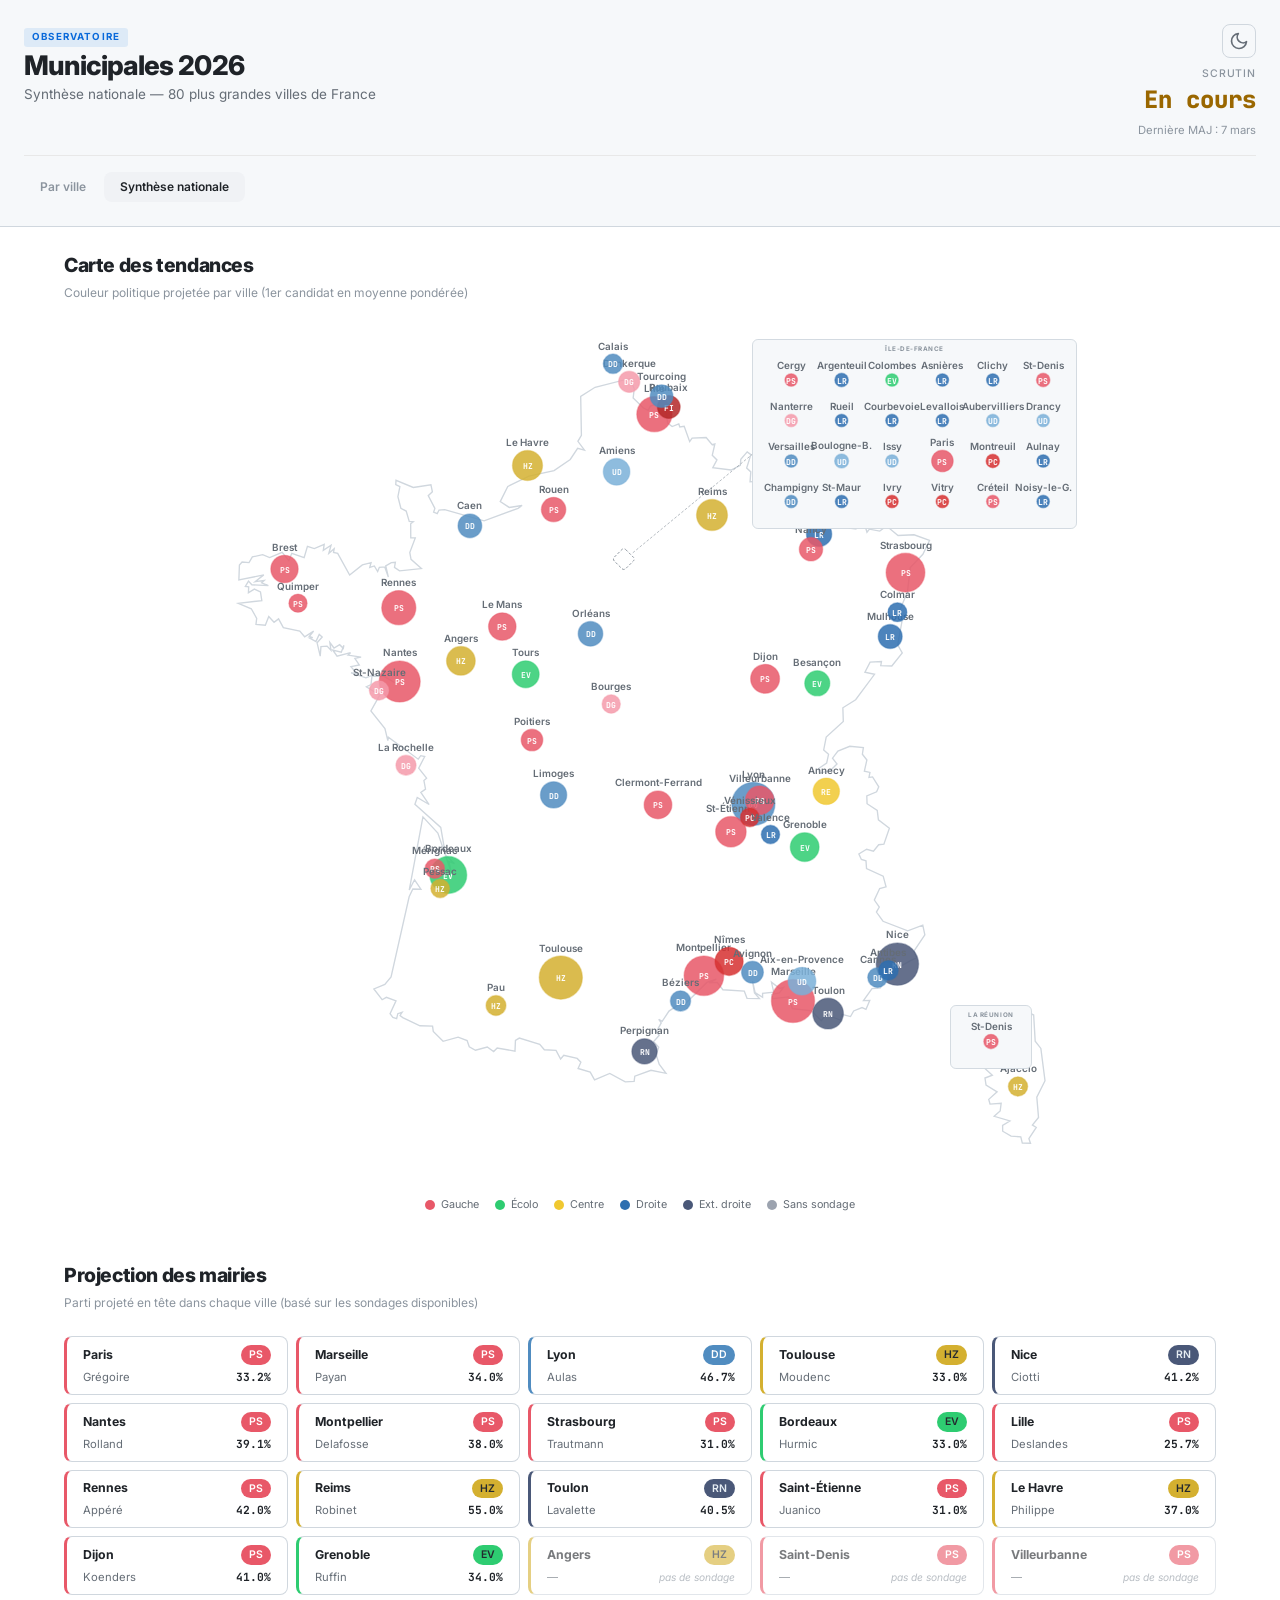
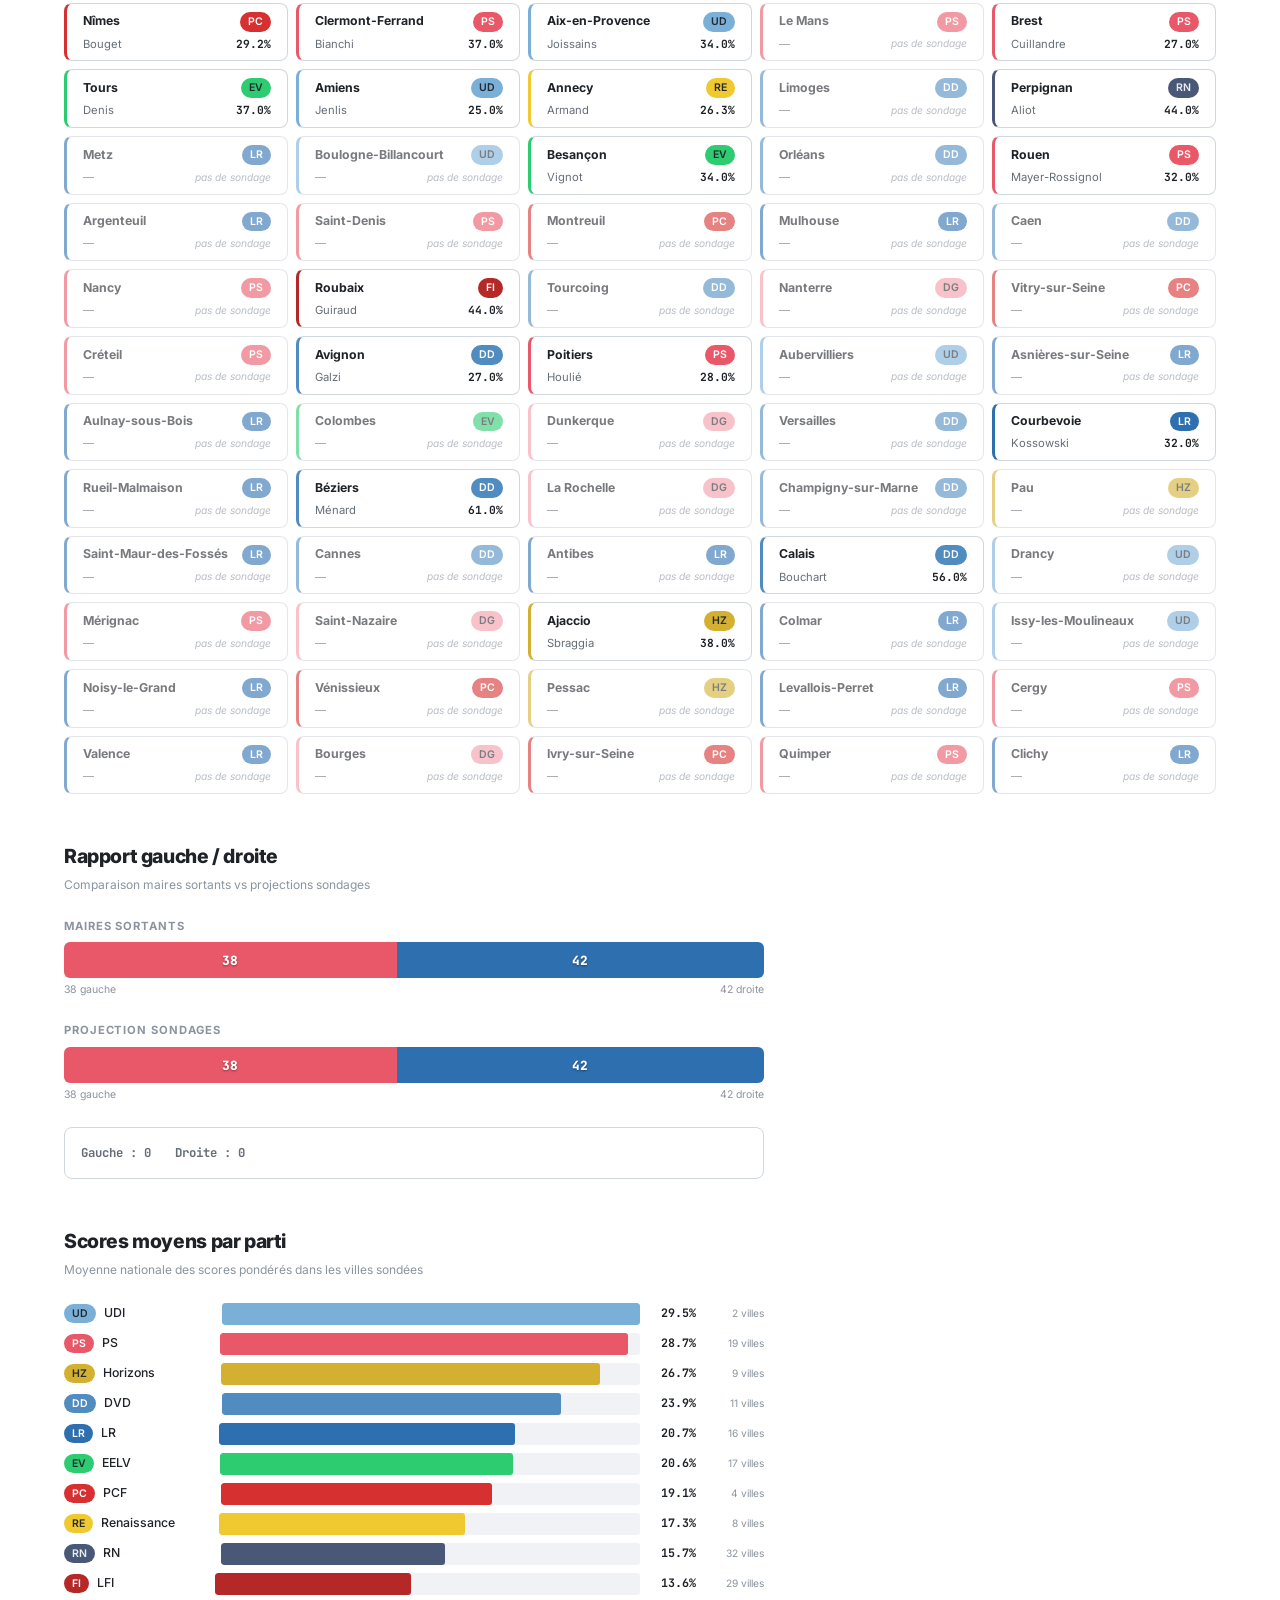
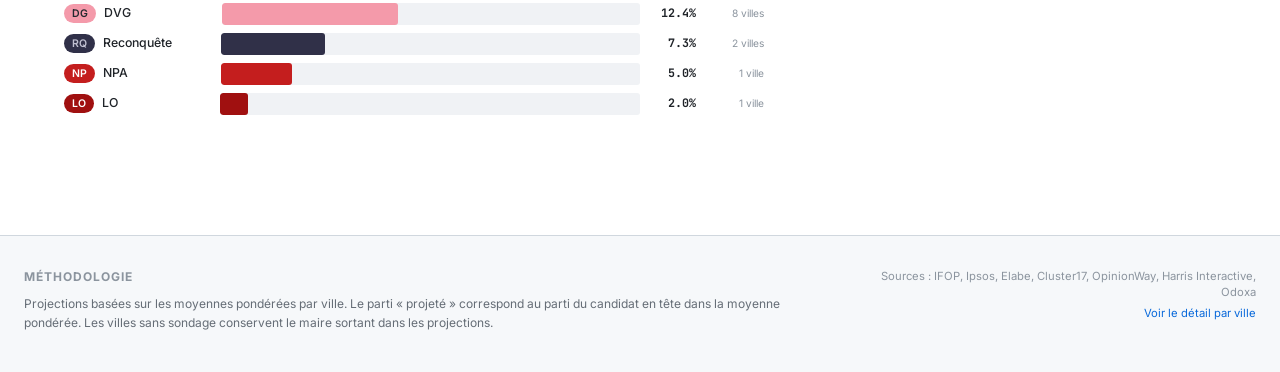
==== national.html @ 44a54a79 "initial commit" ====
<!DOCTYPE html>
<html lang="fr">
<head>
  <meta charset="UTF-8">
  <meta name="viewport" content="width=device-width, initial-scale=1.0">
  <title>Municipales 2026 — Synthèse nationale</title>
  <link rel="stylesheet" href="styles.css">
  <link rel="preconnect" href="https://fonts.googleapis.com">
  <link rel="preconnect" href="https://fonts.gstatic.com" crossorigin>
  <link href="https://fonts.googleapis.com/css2?family=Inter:wght@400;500;600;700;800&family=JetBrains+Mono:wght@400;500&display=swap" rel="stylesheet">
</head>
<body>
  <header class="site-header">
    <div class="header-content">
      <div class="header-top">
        <div class="header-brand">
          <span class="header-tag">OBSERVATOIRE</span>
          <h1>Municipales 2026</h1>
          <p class="header-subtitle">Synthèse nationale — 80 plus grandes villes de France</p>
        </div>
        <div class="header-meta">
          <button class="theme-toggle" id="themeToggle" title="Changer le thème" aria-label="Changer le thème">
            <svg class="theme-icon-sun" viewBox="0 0 24 24" width="20" height="20" fill="none" stroke="currentColor" stroke-width="2" stroke-linecap="round" stroke-linejoin="round">
              <circle cx="12" cy="12" r="5"/><line x1="12" y1="1" x2="12" y2="3"/><line x1="12" y1="21" x2="12" y2="23"/><line x1="4.22" y1="4.22" x2="5.64" y2="5.64"/><line x1="18.36" y1="18.36" x2="19.78" y2="19.78"/><line x1="1" y1="12" x2="3" y2="12"/><line x1="21" y1="12" x2="23" y2="12"/><line x1="4.22" y1="19.78" x2="5.64" y2="18.36"/><line x1="18.36" y1="5.64" x2="19.78" y2="4.22"/>
            </svg>
            <svg class="theme-icon-moon" viewBox="0 0 24 24" width="20" height="20" fill="none" stroke="currentColor" stroke-width="2" stroke-linecap="round" stroke-linejoin="round">
              <path d="M21 12.79A9 9 0 1 1 11.21 3 7 7 0 0 0 21 12.79z"/>
            </svg>
          </button>
          <div class="countdown" id="countdown"></div>
          <div class="last-update" id="lastUpdate"></div>
        </div>
      </div>
      <nav class="site-nav">
        <a href="index.html" class="nav-link">Par ville</a>
        <a href="national.html" class="nav-link active">Synthèse nationale</a>
      </nav>
    </div>
  </header>

  <main class="main-content national-main">
    <!-- Section 1: Carte de France -->
    <section class="national-section">
      <h2 class="section-title">Carte des tendances</h2>
      <p class="section-subtitle">Couleur politique projetée par ville (1er candidat en moyenne pondérée)</p>
      <div class="map-container" id="mapContainer"></div>
    </section>

    <!-- Section 2: Projection mairies -->
    <section class="national-section">
      <h2 class="section-title">Projection des mairies</h2>
      <p class="section-subtitle">Parti projeté en tête dans chaque ville (basé sur les sondages disponibles)</p>
      <div class="projection-grid" id="projectionGrid"></div>
    </section>

    <!-- Section 3: Balance gauche / droite -->
    <section class="national-section">
      <h2 class="section-title">Rapport gauche / droite</h2>
      <p class="section-subtitle">Comparaison maires sortants vs projections sondages</p>
      <div class="balance-container" id="balanceContainer"></div>
    </section>

    <!-- Section 4: Scores moyens par parti -->
    <section class="national-section">
      <h2 class="section-title">Scores moyens par parti</h2>
      <p class="section-subtitle">Moyenne nationale des scores pondérés dans les villes sondées</p>
      <div class="party-scores-container" id="partyScoresContainer"></div>
    </section>
  </main>

  <footer class="site-footer">
    <div class="footer-content">
      <div class="methodology">
        <h3>Méthodologie</h3>
        <p>Projections basées sur les moyennes pondérées par ville. Le parti « projeté » correspond au parti du candidat en tête dans la moyenne pondérée. Les villes sans sondage conservent le maire sortant dans les projections.</p>
      </div>
      <div class="footer-meta">
        <p>Sources : IFOP, Ipsos, Elabe, Cluster17, OpinionWay, Harris Interactive, Odoxa</p>
        <p><a href="index.html">Voir le détail par ville</a></p>
      </div>
    </div>
  </footer>

  <script src="tendances.js"></script>
  <script src="candidats-data.js"></script>
  <script src="lib.js"></script>
  <script src="national.js"></script>
</body>
</html>
---- styles.css ----
/* ==========================================================================
   Municipales 2026 — Dashboard Styles
   Dark mode, data-journalism inspired (FiveThirtyEight / NYT)
   ========================================================================== */

:root {
  /* Colors — Dark theme */
  --bg-primary: #0d1117;
  --bg-secondary: #161b22;
  --bg-card: #1c2128;
  --bg-card-hover: #21262d;
  --bg-elevated: #2d333b;
  --bg-input: #21262d;

  --border-primary: #30363d;
  --border-subtle: #21262d;
  --border-accent: #388bfd33;

  --text-primary: #e6edf3;
  --text-secondary: #8b949e;
  --text-tertiary: #6e7681;
  --text-link: #58a6ff;
  --text-inverse: #0d1117;

  /* Political party colors — spectrum: dark red → red → pink → green → yellow → blue → dark */
  --party-lfi: #d04040;
  --party-pcf: #e05050;
  --party-ps: #f07080;
  --party-dvg: #f8a8b0;
  --party-eelv: #50d880;
  --party-renaissance: #f0d040;
  --party-horizons: #d8c040;
  --party-udi: #88c0e0;
  --party-dvd: #60a0d0;
  --party-lr: #4888c0;
  --party-rn: #7888a8;
  --party-reconquete: #6868a0;
  --party-other: #6e7681;

  /* Semantic */
  --accent: #58a6ff;
  --success: #3fb950;
  --warning: #d29922;
  --danger: #f85149;

  /* Spacing */
  --space-xs: 4px;
  --space-sm: 8px;
  --space-md: 16px;
  --space-lg: 24px;
  --space-xl: 32px;
  --space-2xl: 48px;

  /* Typography */
  --font-sans: 'Inter', -apple-system, BlinkMacSystemFont, 'Segoe UI', Roboto, sans-serif;
  --font-mono: 'JetBrains Mono', 'Fira Code', monospace;

  /* Borders */
  --radius-sm: 6px;
  --radius-md: 8px;
  --radius-lg: 12px;
  --radius-xl: 16px;

  /* Shadows */
  --shadow-sm: 0 1px 2px rgba(0,0,0,0.3);
  --shadow-md: 0 4px 12px rgba(0,0,0,0.4);
  --shadow-lg: 0 8px 24px rgba(0,0,0,0.5);
  --shadow-glow: 0 0 20px rgba(88,166,255,0.1);

  /* Theme-sensitive component values */
  --ci-whisker-border: rgba(255,255,255,0.4);
  --ci-whisker-bg: rgba(255,255,255,0.08);
  --modal-overlay-bg: rgba(0,0,0,0.7);
  --header-tag-bg: rgba(88,166,255,0.1);
  --focus-ring: rgba(88,166,255,0.15);
  --badge-dark-text: #1c2128;
}

/* ==========================================================================
   Light Theme
   ========================================================================== */

[data-theme="light"] {
  --bg-primary: #ffffff;
  --bg-secondary: #f6f8fa;
  --bg-card: #ffffff;
  --bg-card-hover: #f6f8fa;
  --bg-elevated: #f0f2f5;
  --bg-input: #f6f8fa;

  --border-primary: #d0d7de;
  --border-subtle: #e8e8e8;
  --border-accent: #388bfd33;

  --text-primary: #1f2328;
  --text-secondary: #656d76;
  --text-tertiary: #8b949e;
  --text-link: #0969da;
  --text-inverse: #ffffff;

  --accent: #0969da;
  --success: #1a7f37;
  --warning: #9a6700;
  --danger: #cf222e;

  --shadow-sm: 0 1px 2px rgba(0,0,0,0.06);
  --shadow-md: 0 4px 12px rgba(0,0,0,0.08);
  --shadow-lg: 0 8px 24px rgba(0,0,0,0.12);
  --shadow-glow: 0 0 20px rgba(9,105,218,0.08);

  --ci-whisker-border: rgba(0,0,0,0.3);
  --ci-whisker-bg: rgba(0,0,0,0.06);
  --modal-overlay-bg: rgba(0,0,0,0.4);
  --header-tag-bg: rgba(9,105,218,0.1);
  --focus-ring: rgba(9,105,218,0.15);
  --badge-dark-text: #24292f;
}

/* ==========================================================================
   Base
   ========================================================================== */

*, *::before, *::after {
  box-sizing: border-box;
  margin: 0;
  padding: 0;
}

html {
  font-size: 15px;
  scroll-behavior: smooth;
  -webkit-font-smoothing: antialiased;
  -moz-osx-font-smoothing: grayscale;
}

body {
  font-family: var(--font-sans);
  background: var(--bg-primary);
  color: var(--text-primary);
  line-height: 1.5;
  min-height: 100vh;
}

/* ==========================================================================
   Header
   ========================================================================== */

.site-header {
  background: var(--bg-secondary);
  border-bottom: 1px solid var(--border-primary);
  padding: var(--space-lg) 0;
  position: sticky;
  top: 0;
  z-index: 100;
}

.header-content {
  max-width: 1440px;
  margin: 0 auto;
  padding: 0 var(--space-lg);
}

.header-top {
  display: flex;
  justify-content: space-between;
  align-items: flex-start;
  gap: var(--space-lg);
  flex-wrap: wrap;
}

.header-tag {
  display: inline-block;
  font-size: 0.65rem;
  font-weight: 700;
  letter-spacing: 0.12em;
  text-transform: uppercase;
  color: var(--accent);
  background: var(--header-tag-bg);
  padding: 2px 8px;
  border-radius: 3px;
  margin-bottom: var(--space-xs);
}

.header-brand h1 {
  font-size: 1.8rem;
  font-weight: 800;
  letter-spacing: -0.03em;
  line-height: 1.1;
}

.header-subtitle {
  color: var(--text-secondary);
  font-size: 0.9rem;
  margin-top: var(--space-xs);
}

.header-meta {
  text-align: right;
  flex-shrink: 0;
}

.theme-toggle {
  background: none;
  border: 1px solid var(--border-primary);
  border-radius: var(--radius-md);
  color: var(--text-secondary);
  cursor: pointer;
  padding: 6px;
  display: flex;
  align-items: center;
  justify-content: center;
  transition: color 0.2s, border-color 0.2s, background 0.2s;
  margin-bottom: var(--space-sm);
  margin-left: auto;
}

.theme-toggle:hover {
  color: var(--text-primary);
  border-color: var(--accent);
  background: var(--bg-elevated);
}

.theme-toggle .theme-icon-moon {
  display: none;
}

[data-theme="light"] .theme-toggle .theme-icon-sun {
  display: none;
}

[data-theme="light"] .theme-toggle .theme-icon-moon {
  display: block;
}

.countdown {
  font-size: 1.1rem;
  font-weight: 700;
  color: var(--warning);
  font-variant-numeric: tabular-nums;
}

.countdown .countdown-label {
  font-size: 0.7rem;
  font-weight: 500;
  color: var(--text-tertiary);
  text-transform: uppercase;
  letter-spacing: 0.08em;
  display: block;
}

.countdown .countdown-value {
  font-size: 1.6rem;
  font-weight: 800;
  font-family: var(--font-mono);
}

.last-update {
  font-size: 0.75rem;
  color: var(--text-tertiary);
  margin-top: var(--space-xs);
}

.header-stats {
  display: flex;
  gap: var(--space-lg);
  margin-top: var(--space-md);
  padding-top: var(--space-md);
  border-top: 1px solid var(--border-subtle);
  flex-wrap: wrap;
}

.stat-item {
  display: flex;
  align-items: baseline;
  gap: var(--space-sm);
}

.stat-value {
  font-size: 1.2rem;
  font-weight: 800;
  font-family: var(--font-mono);
  color: var(--text-primary);
}

.stat-label {
  font-size: 0.75rem;
  color: var(--text-tertiary);
  text-transform: uppercase;
  letter-spacing: 0.06em;
}

/* ==========================================================================
   Controls Bar
   ========================================================================== */

.controls-bar {
  background: var(--bg-secondary);
  border-bottom: 1px solid var(--border-primary);
  padding: var(--space-md) 0;
  position: sticky;
  top: 0;
  z-index: 90;
}

.controls-content {
  max-width: 1440px;
  margin: 0 auto;
  padding: 0 var(--space-lg);
  display: flex;
  gap: var(--space-md);
  align-items: center;
  flex-wrap: wrap;
}

.search-box {
  position: relative;
  flex: 1;
  min-width: 200px;
  max-width: 320px;
}

.search-icon {
  position: absolute;
  left: 12px;
  top: 50%;
  transform: translateY(-50%);
  color: var(--text-tertiary);
  pointer-events: none;
}

.search-box input {
  width: 100%;
  background: var(--bg-input);
  border: 1px solid var(--border-primary);
  border-radius: var(--radius-md);
  padding: 8px 12px 8px 38px;
  font-family: var(--font-sans);
  font-size: 0.85rem;
  color: var(--text-primary);
  outline: none;
  transition: border-color 0.2s, box-shadow 0.2s;
}

.search-box input:focus {
  border-color: var(--accent);
  box-shadow: 0 0 0 3px var(--focus-ring);
}

.search-box input::placeholder {
  color: var(--text-tertiary);
}

.filter-group {
  display: flex;
  align-items: center;
  gap: var(--space-sm);
}

.filter-label {
  font-size: 0.75rem;
  color: var(--text-tertiary);
  text-transform: uppercase;
  letter-spacing: 0.06em;
  white-space: nowrap;
}

.filter-group select {
  background: var(--bg-input);
  border: 1px solid var(--border-primary);
  border-radius: var(--radius-md);
  padding: 8px 12px;
  font-family: var(--font-sans);
  font-size: 0.85rem;
  color: var(--text-primary);
  outline: none;
  cursor: pointer;
  transition: border-color 0.2s;
}

.filter-group select:focus {
  border-color: var(--accent);
}

.view-toggle {
  display: flex;
  gap: 2px;
  background: var(--bg-input);
  border-radius: var(--radius-md);
  padding: 2px;
  margin-left: auto;
}

.view-btn {
  background: none;
  border: none;
  padding: 6px 10px;
  border-radius: var(--radius-sm);
  color: var(--text-tertiary);
  cursor: pointer;
  transition: all 0.2s;
  display: flex;
  align-items: center;
}

.view-btn:hover {
  color: var(--text-primary);
}

.view-btn.active {
  background: var(--bg-elevated);
  color: var(--text-primary);
}

/* ==========================================================================
   Main Content — Grid
   ========================================================================== */

.main-content {
  max-width: 1440px;
  margin: 0 auto;
  padding: var(--space-lg);
}

.city-grid {
  display: grid;
  grid-template-columns: repeat(auto-fill, minmax(380px, 1fr));
  gap: var(--space-md);
}

.city-grid.list-view {
  grid-template-columns: 1fr;
}

/* ==========================================================================
   City Card
   ========================================================================== */

.city-card {
  background: var(--bg-card);
  border: 1px solid var(--border-primary);
  border-radius: var(--radius-lg);
  overflow: hidden;
  transition: transform 0.2s, border-color 0.2s, box-shadow 0.2s;
  cursor: pointer;
}

.city-card:hover {
  transform: translateY(-2px);
  border-color: var(--border-accent);
  box-shadow: var(--shadow-glow);
}

.city-card.no-polls {
  opacity: 0.7;
}

.city-card.no-polls:hover {
  opacity: 1;
}

.card-header {
  padding: var(--space-md) var(--space-md) var(--space-sm);
  display: flex;
  justify-content: space-between;
  align-items: flex-start;
}

.card-city-info {
  flex: 1;
}

.card-city-name {
  font-size: 1.15rem;
  font-weight: 700;
  letter-spacing: -0.02em;
  line-height: 1.2;
}

.card-city-meta {
  font-size: 0.75rem;
  color: var(--text-tertiary);
  margin-top: 2px;
  display: flex;
  gap: var(--space-sm);
  flex-wrap: wrap;
}

.card-population {
  font-family: var(--font-mono);
  font-size: 0.7rem;
  font-weight: 500;
}

.card-mayor-badge {
  display: inline-flex;
  align-items: center;
  justify-content: center;
  gap: 4px;
  font-size: 0.7rem;
  font-weight: 600;
  padding: 2px 8px;
  border-radius: 20px;
  white-space: nowrap;
  flex-shrink: 0;
}

.candidate-row .card-mayor-badge,
.modal-candidate-row .card-mayor-badge {
  font-size: 0.6rem;
  padding: 1px 5px;
  min-width: 24px;
  line-height: 1.2;
  box-sizing: border-box;
}

.card-polls-count {
  font-size: 0.65rem;
  font-weight: 600;
  color: var(--text-secondary);
  background: var(--bg-elevated);
  padding: 2px 8px;
  border-radius: 20px;
  white-space: nowrap;
}

/* ==========================================================================
   Candidate Bars (Top 5 — 1er tour)
   ========================================================================== */

.card-body {
  padding: 0 var(--space-md) var(--space-md);
}

.round-section {
  margin-bottom: var(--space-md);
}

.round-section:last-child {
  margin-bottom: 0;
}

.round-label {
  font-size: 0.65rem;
  font-weight: 700;
  text-transform: uppercase;
  letter-spacing: 0.1em;
  color: var(--text-tertiary);
  margin-bottom: var(--space-sm);
  display: flex;
  align-items: center;
  gap: var(--space-sm);
}

.round-label::after {
  content: '';
  flex: 1;
  height: 1px;
  background: var(--border-subtle);
}

.candidate-row {
  display: flex;
  align-items: center;
  gap: var(--space-sm);
  margin-bottom: 6px;
  font-size: 0.8rem;
}

.candidate-row:last-child {
  margin-bottom: 0;
}

.candidate-rank {
  font-family: var(--font-mono);
  font-size: 0.65rem;
  font-weight: 600;
  color: var(--text-tertiary);
  width: 16px;
  text-align: right;
  flex-shrink: 0;
}

.candidate-name {
  width: 130px;
  flex-shrink: 0;
  white-space: nowrap;
  overflow: hidden;
  text-overflow: ellipsis;
  font-weight: 500;
  font-size: 0.78rem;
}

.candidate-bar-wrapper {
  flex: 1;
  height: 20px;
  background: var(--bg-elevated);
  border-radius: 3px;
  overflow: hidden;
  position: relative;
}

.candidate-bar {
  height: 100%;
  border-radius: 3px;
  transition: width 0.6s cubic-bezier(0.25, 0.46, 0.45, 0.94);
  min-width: 2px;
}

.candidate-score {
  font-family: var(--font-mono);
  font-size: 0.75rem;
  font-weight: 700;
  width: 42px;
  text-align: right;
  flex-shrink: 0;
}

.candidate-party-dot {
  width: 8px;
  height: 8px;
  border-radius: 50%;
  flex-shrink: 0;
}

/* Confidence interval whisker */
.candidate-bar-wrapper .ci-whisker {
  position: absolute;
  top: 50%;
  transform: translateY(-50%);
  height: 10px;
  border-left: 1.5px solid var(--ci-whisker-border);
  border-right: 1.5px solid var(--ci-whisker-border);
  background: var(--ci-whisker-bg);
}

/* ==========================================================================
   Second Round Section
   ========================================================================== */

.second-round-scenario {
  background: var(--bg-elevated);
  border-radius: var(--radius-sm);
  padding: var(--space-sm) var(--space-md);
  margin-bottom: var(--space-sm);
}

.second-round-scenario:last-child {
  margin-bottom: 0;
}

.scenario-label {
  font-size: 0.65rem;
  color: var(--text-tertiary);
  margin-bottom: 4px;
}

.duel-bar {
  display: flex;
  height: 24px;
  border-radius: 3px;
  overflow: hidden;
  margin-bottom: 4px;
}

.duel-segment {
  display: flex;
  align-items: center;
  justify-content: center;
  font-size: 0.7rem;
  font-weight: 700;
  color: white;
  transition: width 0.6s cubic-bezier(0.25, 0.46, 0.45, 0.94);
  min-width: 30px;
  text-shadow: 0 1px 2px rgba(0,0,0,0.5);
}

.duel-names {
  display: flex;
  font-size: 0.7rem;
}

.duel-names > span {
  display: flex;
  align-items: center;
  gap: 4px;
  min-width: 0;
  overflow: hidden;
  text-overflow: ellipsis;
  white-space: nowrap;
}

/* ==========================================================================
   No Polls State
   ========================================================================== */

.no-polls-message {
  padding: var(--space-md);
  text-align: center;
  color: var(--text-tertiary);
  font-size: 0.8rem;
}

.no-polls-message .context-info {
  margin-top: var(--space-sm);
  font-size: 0.75rem;
  color: var(--text-tertiary);
  text-align: left;
  line-height: 1.6;
}

/* Declared candidates (cities without polls) */
.declared-candidates-list {
  display: flex;
  flex-direction: column;
  gap: 4px;
}

.declared-candidate-row {
  display: flex;
  align-items: center;
  gap: 8px;
  padding: 3px 0;
}

.declared-candidate-name {
  font-size: 0.78rem;
  color: var(--text-secondary);
  white-space: nowrap;
  overflow: hidden;
  text-overflow: ellipsis;
}

/* Modal declared candidates */
.modal-declared-candidate {
  display: flex;
  align-items: center;
  gap: 10px;
  padding: 6px 0;
  border-bottom: 1px solid var(--border-subtle);
}

.modal-declared-candidate:last-child {
  border-bottom: none;
}

.declared-candidate-party {
  font-size: 0.75rem;
  color: var(--text-tertiary);
  flex-shrink: 0;
}

.declared-candidate-list {
  font-size: 0.72rem;
  color: var(--text-tertiary);
  font-style: italic;
  margin-left: auto;
  text-align: right;
  white-space: nowrap;
  overflow: hidden;
  text-overflow: ellipsis;
  max-width: 250px;
}

/* ==========================================================================
   Card Footer — Poll metadata
   ========================================================================== */

.card-footer {
  padding: var(--space-sm) var(--space-md);
  border-top: 1px solid var(--border-subtle);
  display: flex;
  gap: var(--space-sm);
  flex-wrap: wrap;
}

.poll-source-tag {
  font-size: 0.6rem;
  color: var(--text-tertiary);
  background: var(--bg-primary);
  padding: 2px 6px;
  border-radius: 3px;
  white-space: nowrap;
}

/* ==========================================================================
   Modal
   ========================================================================== */

.modal-overlay {
  display: none;
  position: fixed;
  top: 0;
  left: 0;
  right: 0;
  bottom: 0;
  background: var(--modal-overlay-bg);
  z-index: 1000;
  backdrop-filter: blur(4px);
  overflow-y: auto;
  padding: var(--space-xl);
}

.modal-overlay.active {
  display: flex;
  justify-content: center;
  align-items: flex-start;
}

.modal {
  background: var(--bg-card);
  border: 1px solid var(--border-primary);
  border-radius: var(--radius-xl);
  width: 100%;
  max-width: 800px;
  max-height: 90vh;
  overflow-y: auto;
  position: relative;
  box-shadow: var(--shadow-lg);
  margin-top: var(--space-xl);
}

.modal-close {
  position: sticky;
  top: var(--space-md);
  float: right;
  margin-right: var(--space-md);
  background: var(--bg-elevated);
  border: 1px solid var(--border-primary);
  color: var(--text-secondary);
  font-size: 1.4rem;
  width: 36px;
  height: 36px;
  border-radius: 50%;
  cursor: pointer;
  display: flex;
  align-items: center;
  justify-content: center;
  z-index: 10;
  transition: all 0.2s;
}

.modal-close:hover {
  background: var(--danger);
  color: white;
  border-color: var(--danger);
}

/* Legend modal */
.legend-modal {
  max-width: 480px;
}

.legend-header h3 {
  font-size: 1.1rem;
  font-weight: 700;
  margin-bottom: var(--space-md);
  color: var(--text-primary);
}

.legend-grid {
  display: flex;
  flex-direction: column;
  gap: 6px;
}

.legend-row {
  display: flex;
  align-items: center;
  gap: 10px;
  padding: 6px 8px;
  border-radius: var(--radius-sm);
  transition: background 0.15s;
}

.legend-row:hover {
  background: var(--bg-elevated);
}

.legend-color {
  width: 14px;
  height: 14px;
  border-radius: 3px;
  flex-shrink: 0;
}

.legend-party-name {
  font-size: 0.85rem;
  color: var(--text-primary);
  flex: 1;
}

.legend-group-header {
  font-size: 0.7rem;
  font-weight: 700;
  text-transform: uppercase;
  letter-spacing: 0.08em;
  color: var(--text-tertiary);
  padding: 10px 8px 2px;
  border-top: 1px solid var(--border-subtle);
  margin-top: 4px;
}

.legend-group-header:first-child {
  border-top: none;
  margin-top: 0;
  padding-top: 0;
}

.legend-subtitle {
  font-size: 0.78rem;
  color: var(--text-secondary);
  margin-top: -8px;
  margin-bottom: var(--space-sm);
}

.modal-content {
  padding: var(--space-xl);
}

.modal-city-header {
  margin-bottom: var(--space-xl);
}

.modal-city-header h2 {
  font-size: 1.6rem;
  font-weight: 800;
  margin-bottom: var(--space-xs);
}

.modal-city-header .meta-row {
  display: flex;
  gap: var(--space-md);
  flex-wrap: wrap;
  color: var(--text-secondary);
  font-size: 0.85rem;
}

.modal-section {
  margin-bottom: var(--space-xl);
}

.modal-section h3 {
  font-size: 0.85rem;
  font-weight: 700;
  text-transform: uppercase;
  letter-spacing: 0.08em;
  color: var(--text-tertiary);
  margin-bottom: var(--space-md);
  padding-bottom: var(--space-sm);
  border-bottom: 1px solid var(--border-subtle);
}

.modal-poll-detail {
  background: var(--bg-elevated);
  border-radius: var(--radius-md);
  padding: var(--space-md);
  margin-bottom: var(--space-md);
}

.modal-poll-detail:last-child {
  margin-bottom: 0;
}

.poll-detail-header {
  display: flex;
  justify-content: space-between;
  align-items: center;
  margin-bottom: var(--space-md);
  flex-wrap: wrap;
  gap: var(--space-sm);
}

.poll-detail-institute {
  font-weight: 700;
  font-size: 0.9rem;
}

.poll-detail-meta {
  font-size: 0.75rem;
  color: var(--text-tertiary);
  display: flex;
  gap: var(--space-md);
}

.modal-candidate-row {
  display: flex;
  align-items: center;
  gap: var(--space-md);
  margin-bottom: 8px;
  font-size: 0.85rem;
}

.modal-candidate-row .candidate-name {
  width: 200px;
  font-size: 0.85rem;
}

.modal-candidate-row .candidate-bar-wrapper {
  height: 26px;
}

.modal-candidate-row .candidate-score {
  font-size: 0.85rem;
  width: 50px;
}

/* Vote transfer matrix */
.transfer-matrix {
  overflow-x: auto;
}

.transfer-matrix table {
  width: 100%;
  border-collapse: collapse;
  font-size: 0.75rem;
}

.transfer-matrix th,
.transfer-matrix td {
  padding: 6px 10px;
  border: 1px solid var(--border-subtle);
  text-align: center;
}

.transfer-matrix th {
  background: var(--bg-primary);
  font-weight: 600;
  color: var(--text-secondary);
}

.transfer-matrix td {
  font-family: var(--font-mono);
}

/* ==========================================================================
   Footer
   ========================================================================== */

.site-footer {
  background: var(--bg-secondary);
  border-top: 1px solid var(--border-primary);
  padding: var(--space-xl) 0;
  margin-top: var(--space-2xl);
}

.footer-content {
  max-width: 1440px;
  margin: 0 auto;
  padding: 0 var(--space-lg);
  display: grid;
  grid-template-columns: 2fr 1fr;
  gap: var(--space-xl);
}

.methodology h3 {
  font-size: 0.8rem;
  font-weight: 700;
  text-transform: uppercase;
  letter-spacing: 0.08em;
  color: var(--text-tertiary);
  margin-bottom: var(--space-sm);
}

.methodology p {
  font-size: 0.8rem;
  color: var(--text-secondary);
  line-height: 1.6;
  margin-bottom: var(--space-sm);
}

.methodology code {
  font-family: var(--font-mono);
  font-size: 0.72rem;
  background: var(--bg-primary);
  padding: 2px 6px;
  border-radius: 3px;
  color: var(--accent);
}

.footer-meta {
  text-align: right;
}

.footer-meta p {
  font-size: 0.75rem;
  color: var(--text-tertiary);
  margin-bottom: var(--space-xs);
}

.footer-meta a {
  color: var(--accent);
  text-decoration: none;
}

.footer-meta a:hover {
  text-decoration: underline;
}

/* ==========================================================================
   Utility — Party color helpers (applied via JS)
   ========================================================================== */

.party-ps { color: var(--party-ps); }
.party-lr { color: var(--party-lr); }
.party-rn { color: var(--party-rn); }
.party-lfi { color: var(--party-lfi); }
.party-eelv { color: var(--party-eelv); }
.party-renaissance { color: var(--party-renaissance); }
.party-horizons { color: var(--party-horizons); }
.party-pcf { color: var(--party-pcf); }
.party-reconquete { color: var(--party-reconquete); }
.party-dvg { color: var(--party-dvg); }
.party-dvd { color: var(--party-dvd); }

.bg-ps { background: var(--party-ps); }
.bg-lr { background: var(--party-lr); }
.bg-rn { background: var(--party-rn); }
.bg-lfi { background: var(--party-lfi); }
.bg-eelv { background: var(--party-eelv); }
.bg-renaissance { background: var(--party-renaissance); }
.bg-horizons { background: var(--party-horizons); }
.bg-pcf { background: var(--party-pcf); }
.bg-reconquete { background: var(--party-reconquete); }
.bg-dvg { background: var(--party-dvg); }
.bg-dvd { background: var(--party-dvd); }
.bg-other { background: var(--party-other); }

/* Badge variants — solid background matching bar colors */
.badge-lo { background: #a01010; color: #fff; }
.badge-npa { background: #c41e1e; color: #fff; }
.badge-lfi { background: #b42828; color: #fff; }
.badge-pcf { background: #d63030; color: #fff; }
.badge-ps { background: #e85868; color: #fff; }
.badge-dvg { background: #f49aaa; color: var(--badge-dark-text); }
.badge-eelv { background: #2ecc71; color: var(--badge-dark-text); }
.badge-renaissance { background: #f0c830; color: var(--badge-dark-text); }
.badge-horizons { background: #d4b030; color: var(--badge-dark-text); }
.badge-udi { background: #7ab0d8; color: var(--badge-dark-text); }
.badge-dvd { background: #508cc0; color: #fff; }
.badge-lr { background: #2e6fb0; color: #fff; }
.badge-rn { background: #4a5878; color: #e6edf3; }
.badge-reconquete { background: #303048; color: #c0c0d0; }
.badge-other { background: #6e7681; color: #fff; }

/* ==========================================================================
   Site Navigation
   ========================================================================== */

.site-nav {
  display: flex;
  gap: 2px;
  margin-top: var(--space-md);
  padding-top: var(--space-md);
  border-top: 1px solid var(--border-subtle);
}

.nav-link {
  font-size: 0.8rem;
  font-weight: 600;
  color: var(--text-tertiary);
  text-decoration: none;
  padding: 6px 16px;
  border-radius: var(--radius-md);
  transition: all 0.2s;
}

.nav-link:hover {
  color: var(--text-primary);
  background: var(--bg-elevated);
}

.nav-link.active {
  color: var(--text-primary);
  background: var(--bg-elevated);
}

/* ==========================================================================
   National Dashboard
   ========================================================================== */

.national-main {
  max-width: 1200px;
}

.national-section {
  margin-bottom: var(--space-2xl);
}

.section-title {
  font-size: 1.3rem;
  font-weight: 800;
  letter-spacing: -0.02em;
  margin-bottom: var(--space-xs);
}

.section-subtitle {
  font-size: 0.8rem;
  color: var(--text-tertiary);
  margin-bottom: var(--space-lg);
}

/* --- Map --- */

.map-container {
  display: flex;
  flex-direction: column;
  align-items: center;
  gap: var(--space-md);
}

.france-map {
  width: 100%;
  max-width: 900px;
  height: auto;
}

.france-outline {
  fill: var(--bg-card);
  stroke: var(--border-primary);
  stroke-width: 1.5;
}

.map-city-label {
  font-family: var(--font-sans);
  font-size: 11px;
  font-weight: 600;
  fill: var(--text-secondary);
  pointer-events: none;
}

.map-city-badge {
  font-family: var(--font-mono);
  font-size: 9px;
  font-weight: 700;
  fill: #fff;
  pointer-events: none;
}

.map-city-group:hover circle {
  fill-opacity: 1;
  stroke-opacity: 1;
}

.map-city-group:hover .map-city-label {
  fill: var(--text-primary);
  font-weight: 700;
}

.map-inset-box {
  fill: var(--bg-secondary);
  stroke: var(--border-primary);
  stroke-width: 1;
}

.map-inset-title {
  font-family: var(--font-sans);
  font-size: 7px;
  font-weight: 700;
  fill: var(--text-tertiary);
  text-transform: uppercase;
  letter-spacing: 0.08em;
}

.map-legend {
  display: flex;
  gap: var(--space-md);
  flex-wrap: wrap;
  justify-content: center;
}

.map-legend-item {
  display: flex;
  align-items: center;
  gap: 6px;
  font-size: 0.72rem;
  color: var(--text-secondary);
}

.map-legend-dot {
  width: 10px;
  height: 10px;
  border-radius: 50%;
  flex-shrink: 0;
}

/* --- Projection Grid --- */

.projection-grid {
  display: grid;
  grid-template-columns: repeat(auto-fill, minmax(220px, 1fr));
  gap: var(--space-sm);
}

.projection-card {
  background: var(--bg-card);
  border: 1px solid var(--border-primary);
  border-radius: var(--radius-md);
  padding: var(--space-sm) var(--space-md);
  transition: transform 0.15s, border-color 0.15s;
}

.projection-card:hover {
  transform: translateY(-1px);
  border-color: var(--border-accent);
}

.projection-card.projection-no-poll {
  opacity: 0.6;
}

.projection-card-header {
  display: flex;
  justify-content: space-between;
  align-items: center;
  margin-bottom: 4px;
}

.projection-city {
  font-size: 0.82rem;
  font-weight: 700;
  white-space: nowrap;
  overflow: hidden;
  text-overflow: ellipsis;
}

.projection-card-body {
  display: flex;
  justify-content: space-between;
  align-items: center;
}

.projection-leader {
  font-size: 0.75rem;
  color: var(--text-secondary);
  white-space: nowrap;
  overflow: hidden;
  text-overflow: ellipsis;
}

.projection-score {
  font-family: var(--font-mono);
  font-size: 0.75rem;
  font-weight: 700;
  flex-shrink: 0;
}

.projection-score.no-data {
  font-family: var(--font-sans);
  font-weight: 400;
  font-size: 0.68rem;
  color: var(--text-tertiary);
  font-style: italic;
}

/* --- Balance gauche / droite --- */

.balance-container {
  max-width: 700px;
}

.balance-row {
  margin-bottom: var(--space-lg);
}

.balance-label {
  font-size: 0.75rem;
  font-weight: 700;
  text-transform: uppercase;
  letter-spacing: 0.08em;
  color: var(--text-tertiary);
  margin-bottom: var(--space-sm);
}

.balance-bar {
  display: flex;
  height: 36px;
  border-radius: var(--radius-sm);
  overflow: hidden;
  margin-bottom: 4px;
}

.balance-segment {
  display: flex;
  align-items: center;
  justify-content: center;
  font-size: 0.85rem;
  font-weight: 800;
  font-family: var(--font-mono);
  color: #fff;
  min-width: 30px;
  text-shadow: 0 1px 2px rgba(0,0,0,0.4);
}

.balance-left {
  background: #e85868;
}

.balance-right {
  background: #2e6fb0;
}

.balance-other {
  background: var(--text-tertiary);
}

.balance-counts {
  display: flex;
  justify-content: space-between;
  font-size: 0.7rem;
  color: var(--text-tertiary);
}

.balance-count-other {
  text-align: center;
}

.balance-delta {
  display: flex;
  gap: var(--space-lg);
  padding: var(--space-md);
  background: var(--bg-card);
  border: 1px solid var(--border-primary);
  border-radius: var(--radius-md);
  margin-top: var(--space-sm);
}

.balance-delta-item {
  font-size: 0.82rem;
  font-weight: 700;
  font-family: var(--font-mono);
  color: var(--text-secondary);
}

.balance-delta-item.positive {
  color: var(--success);
}

.balance-delta-item.negative {
  color: var(--danger);
}

/* --- Party Scores --- */

.party-scores-container {
  max-width: 700px;
}

.party-score-row {
  display: flex;
  align-items: center;
  gap: var(--space-sm);
  margin-bottom: 8px;
  font-size: 0.82rem;
}

.party-score-name {
  width: 110px;
  flex-shrink: 0;
  font-weight: 500;
  white-space: nowrap;
  overflow: hidden;
  text-overflow: ellipsis;
}

.party-score-bar-wrapper {
  flex: 1;
  height: 22px;
  background: var(--bg-elevated);
  border-radius: 3px;
  overflow: hidden;
}

.party-score-bar {
  height: 100%;
  border-radius: 3px;
  transition: width 0.6s cubic-bezier(0.25, 0.46, 0.45, 0.94);
  min-width: 2px;
}

.party-score-value {
  font-family: var(--font-mono);
  font-size: 0.78rem;
  font-weight: 700;
  width: 48px;
  text-align: right;
  flex-shrink: 0;
}

.party-score-cities {
  font-size: 0.68rem;
  color: var(--text-tertiary);
  width: 60px;
  flex-shrink: 0;
  text-align: right;
}

/* ==========================================================================
   Animations
   ========================================================================== */

@keyframes fadeIn {
  from { opacity: 0; transform: translateY(8px); }
  to { opacity: 1; transform: translateY(0); }
}

.city-card {
  animation: fadeIn 0.3s ease-out both;
}

.city-card:nth-child(n+5) { animation-delay: 0.05s; }
.city-card:nth-child(n+9) { animation-delay: 0.1s; }
.city-card:nth-child(n+13) { animation-delay: 0.15s; }
.city-card:nth-child(n+17) { animation-delay: 0.2s; }

/* ==========================================================================
   Responsive
   ========================================================================== */

@media (max-width: 1200px) {
  .city-grid {
    grid-template-columns: repeat(auto-fill, minmax(340px, 1fr));
  }
}

@media (max-width: 768px) {
  html { font-size: 14px; }

  .header-top {
    flex-direction: column;
  }

  .header-meta {
    text-align: left;
  }

  .controls-content {
    flex-direction: column;
    align-items: stretch;
  }

  .search-box {
    max-width: 100%;
  }

  .city-grid {
    grid-template-columns: 1fr;
  }

  .footer-content {
    grid-template-columns: 1fr;
  }

  .footer-meta {
    text-align: left;
  }

  .modal {
    margin-top: var(--space-md);
  }

  .modal-content {
    padding: var(--space-md);
  }

  .modal-candidate-row .candidate-name {
    width: 120px;
  }

  .candidate-name {
    width: 100px;
  }

  .view-toggle {
    display: none;
  }
}

@media (max-width: 480px) {
  .header-stats {
    gap: var(--space-md);
  }

  .filter-group {
    width: 100%;
    justify-content: space-between;
  }

  .filter-group select {
    flex: 1;
  }
}

/* ==========================================================================
   Scrollbar
   ========================================================================== */

::-webkit-scrollbar {
  width: 8px;
  height: 8px;
}

::-webkit-scrollbar-track {
  background: var(--bg-primary);
}

::-webkit-scrollbar-thumb {
  background: var(--border-primary);
  border-radius: 4px;
}

::-webkit-scrollbar-thumb:hover {
  background: var(--text-tertiary);
}
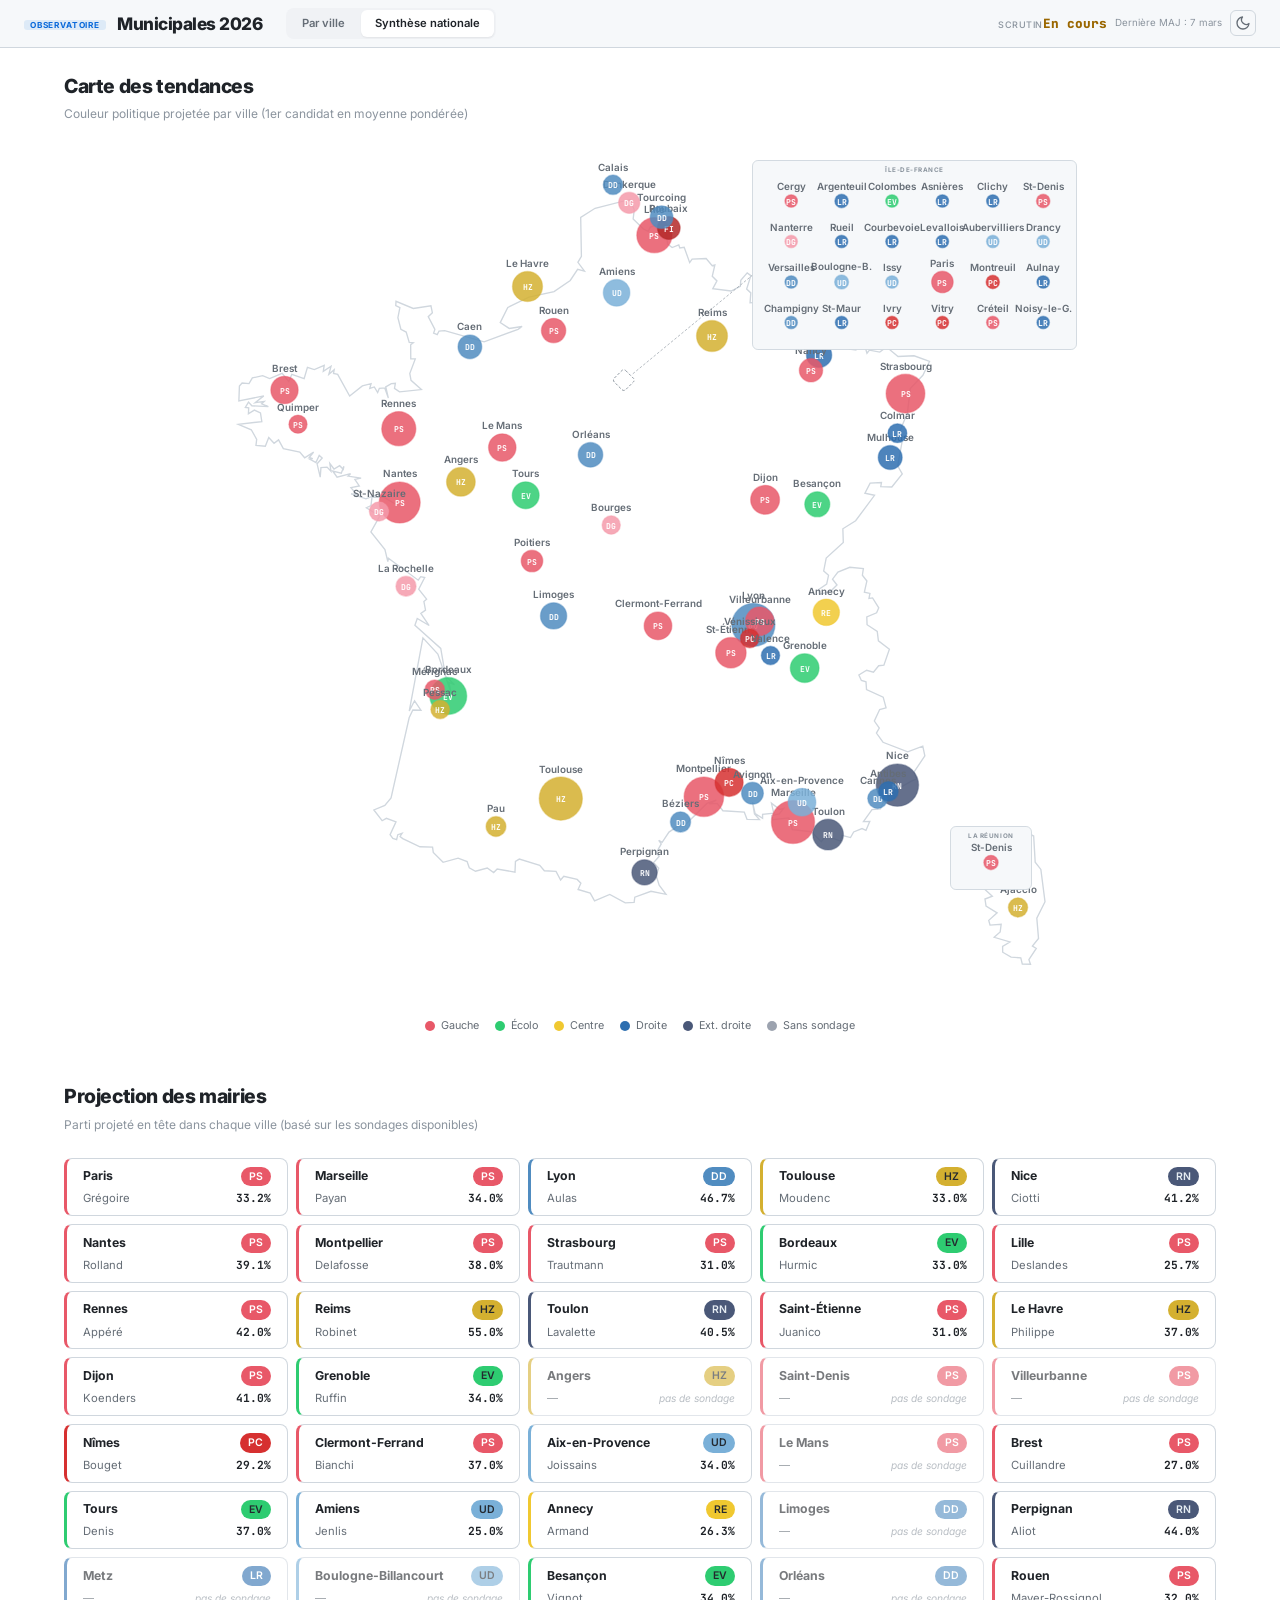
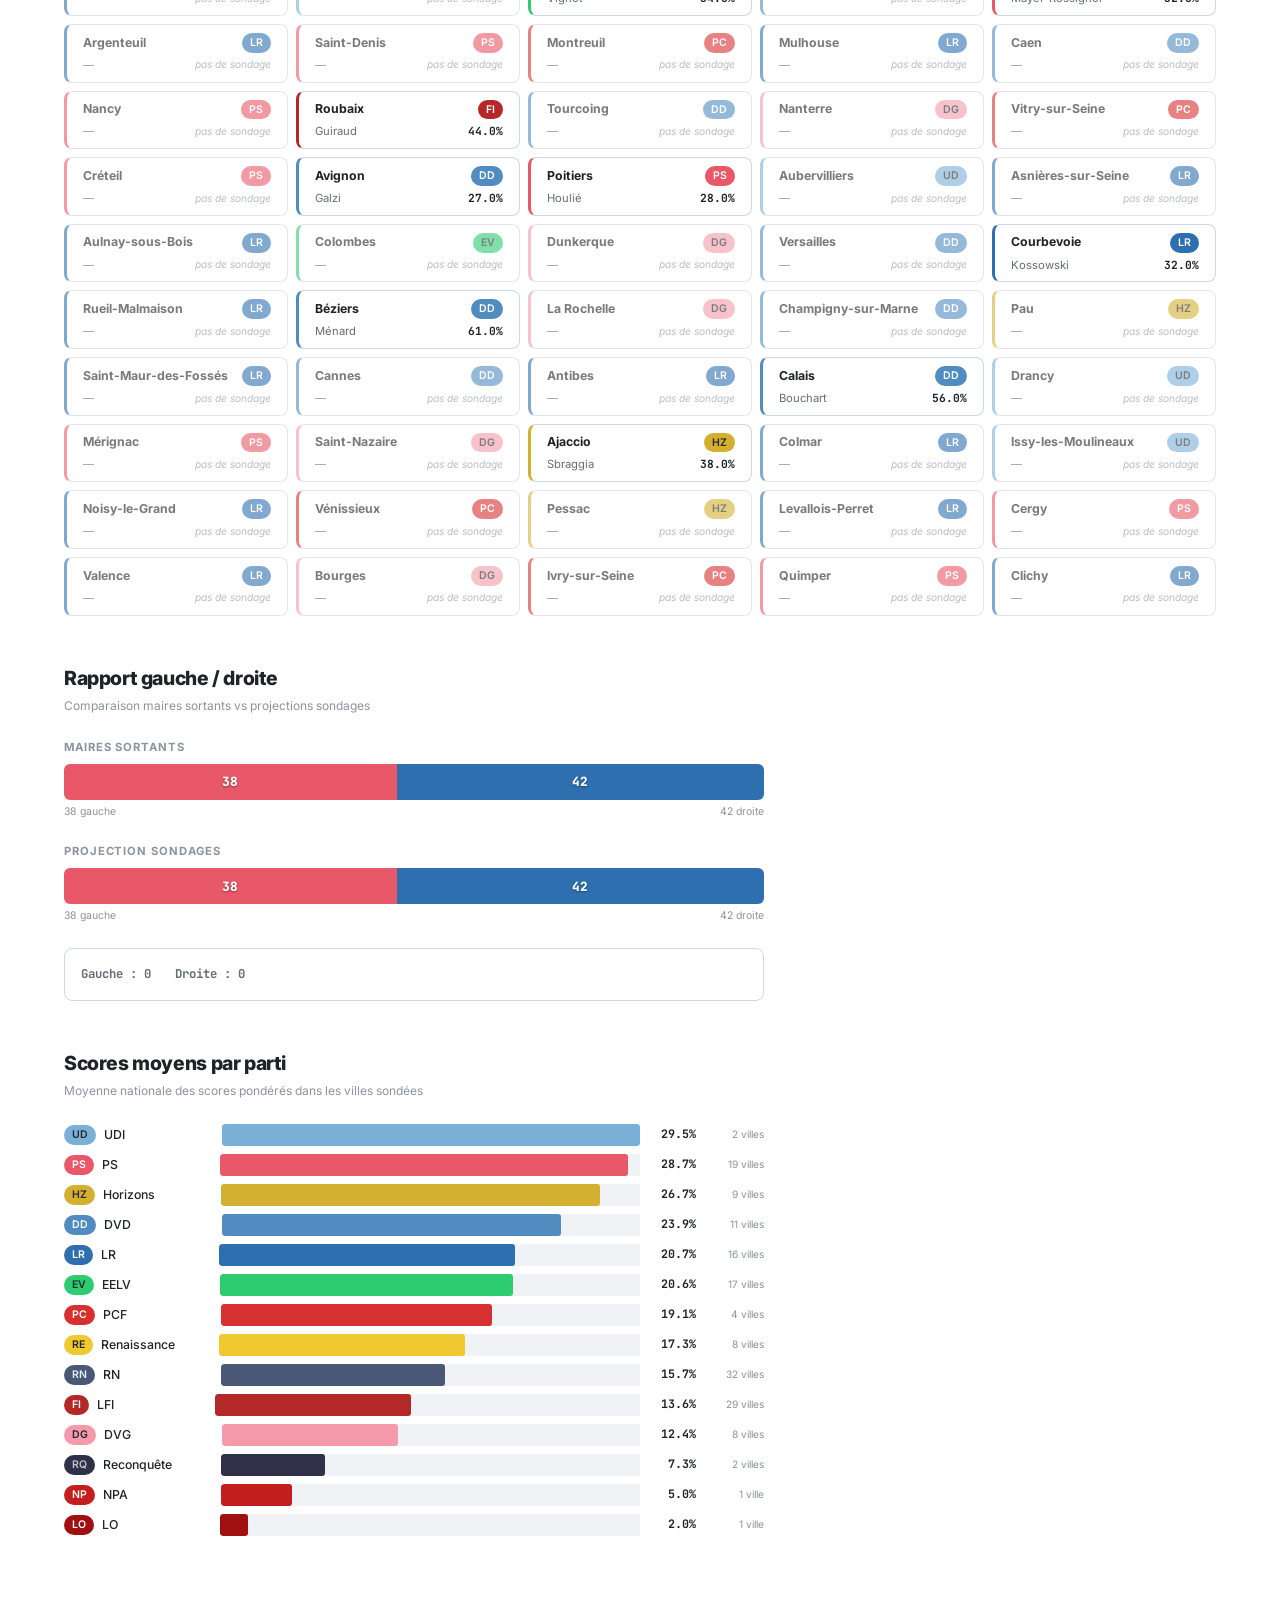
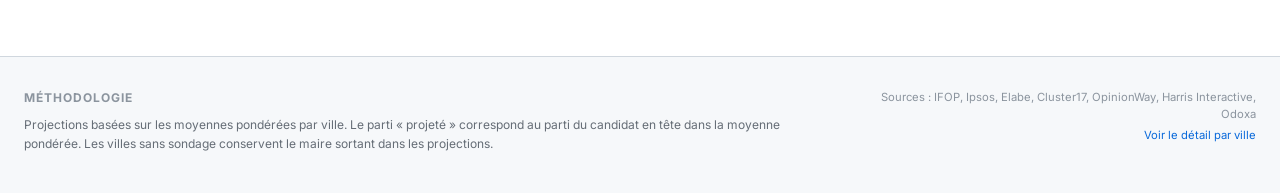
==== commit fbf83ffc: "little ui improvements" ====
--- a/national.html
+++ b/national.html
@@ -14,27 +14,25 @@
     <div class="header-content">
       <div class="header-top">
         <div class="header-brand">
-          <span class="header-tag">OBSERVATOIRE</span>
-          <h1>Municipales 2026</h1>
-          <p class="header-subtitle">Synthèse nationale — 80 plus grandes villes de France</p>
+          <h1><span class="header-tag">OBSERVATOIRE</span> Municipales 2026</h1>
         </div>
+        <nav class="site-nav">
+          <a href="index.html" class="nav-link">Par ville</a>
+          <a href="national.html" class="nav-link active">Synthèse nationale</a>
+        </nav>
         <div class="header-meta">
+          <div class="countdown" id="countdown"></div>
+          <div class="last-update" id="lastUpdate"></div>
           <button class="theme-toggle" id="themeToggle" title="Changer le thème" aria-label="Changer le thème">
-            <svg class="theme-icon-sun" viewBox="0 0 24 24" width="20" height="20" fill="none" stroke="currentColor" stroke-width="2" stroke-linecap="round" stroke-linejoin="round">
+            <svg class="theme-icon-sun" viewBox="0 0 24 24" width="16" height="16" fill="none" stroke="currentColor" stroke-width="2" stroke-linecap="round" stroke-linejoin="round">
               <circle cx="12" cy="12" r="5"/><line x1="12" y1="1" x2="12" y2="3"/><line x1="12" y1="21" x2="12" y2="23"/><line x1="4.22" y1="4.22" x2="5.64" y2="5.64"/><line x1="18.36" y1="18.36" x2="19.78" y2="19.78"/><line x1="1" y1="12" x2="3" y2="12"/><line x1="21" y1="12" x2="23" y2="12"/><line x1="4.22" y1="19.78" x2="5.64" y2="18.36"/><line x1="18.36" y1="5.64" x2="19.78" y2="4.22"/>
             </svg>
-            <svg class="theme-icon-moon" viewBox="0 0 24 24" width="20" height="20" fill="none" stroke="currentColor" stroke-width="2" stroke-linecap="round" stroke-linejoin="round">
+            <svg class="theme-icon-moon" viewBox="0 0 24 24" width="16" height="16" fill="none" stroke="currentColor" stroke-width="2" stroke-linecap="round" stroke-linejoin="round">
               <path d="M21 12.79A9 9 0 1 1 11.21 3 7 7 0 0 0 21 12.79z"/>
             </svg>
           </button>
-          <div class="countdown" id="countdown"></div>
-          <div class="last-update" id="lastUpdate"></div>
         </div>
       </div>
-      <nav class="site-nav">
-        <a href="index.html" class="nav-link">Par ville</a>
-        <a href="national.html" class="nav-link active">Synthèse nationale</a>
-      </nav>
     </div>
   </header>
 
--- a/styles.css
+++ b/styles.css
@@ -148,7 +148,7 @@
 .site-header {
   background: var(--bg-secondary);
   border-bottom: 1px solid var(--border-primary);
-  padding: var(--space-lg) 0;
+  padding: var(--space-sm) 0;
   position: sticky;
   top: 0;
   z-index: 100;
@@ -162,56 +162,51 @@
 
 .header-top {
   display: flex;
-  justify-content: space-between;
-  align-items: flex-start;
+  align-items: center;
   gap: var(--space-lg);
-  flex-wrap: wrap;
 }
 
 .header-tag {
   display: inline-block;
-  font-size: 0.65rem;
-  font-weight: 700;
-  letter-spacing: 0.12em;
+  font-size: 0.55rem;
+  font-weight: 700;
+  letter-spacing: 0.1em;
   text-transform: uppercase;
   color: var(--accent);
   background: var(--header-tag-bg);
-  padding: 2px 8px;
+  padding: 1px 6px;
   border-radius: 3px;
-  margin-bottom: var(--space-xs);
+  vertical-align: middle;
+  margin-right: var(--space-sm);
 }
 
 .header-brand h1 {
-  font-size: 1.8rem;
+  font-size: 1.15rem;
   font-weight: 800;
   letter-spacing: -0.03em;
-  line-height: 1.1;
-}
-
-.header-subtitle {
-  color: var(--text-secondary);
-  font-size: 0.9rem;
-  margin-top: var(--space-xs);
+  line-height: 1;
+  white-space: nowrap;
 }
 
 .header-meta {
-  text-align: right;
+  display: flex;
+  align-items: center;
+  gap: var(--space-sm);
   flex-shrink: 0;
+  margin-left: auto;
 }
 
 .theme-toggle {
   background: none;
   border: 1px solid var(--border-primary);
-  border-radius: var(--radius-md);
+  border-radius: var(--radius-sm);
   color: var(--text-secondary);
   cursor: pointer;
-  padding: 6px;
+  padding: 4px;
   display: flex;
   align-items: center;
   justify-content: center;
   transition: color 0.2s, border-color 0.2s, background 0.2s;
-  margin-bottom: var(--space-sm);
-  margin-left: auto;
 }
 
 .theme-toggle:hover {
@@ -233,95 +228,88 @@
 }
 
 .countdown {
-  font-size: 1.1rem;
+  font-size: 0.75rem;
   font-weight: 700;
   color: var(--warning);
   font-variant-numeric: tabular-nums;
+  white-space: nowrap;
 }
 
 .countdown .countdown-label {
-  font-size: 0.7rem;
+  font-size: 0.6rem;
   font-weight: 500;
   color: var(--text-tertiary);
   text-transform: uppercase;
-  letter-spacing: 0.08em;
-  display: block;
+  letter-spacing: 0.06em;
 }
 
 .countdown .countdown-value {
-  font-size: 1.6rem;
+  font-size: 0.85rem;
   font-weight: 800;
   font-family: var(--font-mono);
 }
 
 .last-update {
-  font-size: 0.75rem;
-  color: var(--text-tertiary);
-  margin-top: var(--space-xs);
+  font-size: 0.65rem;
+  color: var(--text-tertiary);
+  white-space: nowrap;
+}
+
+/* Toolbar: stats + controls on one line */
+.header-toolbar {
+  display: flex;
+  align-items: center;
+  gap: var(--space-md);
+  margin-top: var(--space-sm);
+  padding-top: var(--space-sm);
+  border-top: 1px solid var(--border-subtle);
 }
 
 .header-stats {
   display: flex;
-  gap: var(--space-lg);
-  margin-top: var(--space-md);
-  padding-top: var(--space-md);
-  border-top: 1px solid var(--border-subtle);
-  flex-wrap: wrap;
+  gap: var(--space-md);
+  flex-wrap: nowrap;
+  flex-shrink: 0;
 }
 
 .stat-item {
   display: flex;
   align-items: baseline;
-  gap: var(--space-sm);
+  gap: 3px;
 }
 
 .stat-value {
-  font-size: 1.2rem;
+  font-size: 0.85rem;
   font-weight: 800;
   font-family: var(--font-mono);
   color: var(--text-primary);
 }
 
 .stat-label {
-  font-size: 0.75rem;
+  font-size: 0.6rem;
   color: var(--text-tertiary);
   text-transform: uppercase;
-  letter-spacing: 0.06em;
-}
-
-/* ==========================================================================
-   Controls Bar
-   ========================================================================== */
-
-.controls-bar {
-  background: var(--bg-secondary);
-  border-bottom: 1px solid var(--border-primary);
-  padding: var(--space-md) 0;
-  position: sticky;
-  top: 0;
-  z-index: 90;
-}
-
-.controls-content {
-  max-width: 1440px;
-  margin: 0 auto;
-  padding: 0 var(--space-lg);
-  display: flex;
-  gap: var(--space-md);
-  align-items: center;
-  flex-wrap: wrap;
+  letter-spacing: 0.04em;
+}
+
+/* Controls inline with stats */
+.controls-inline {
+  display: flex;
+  gap: var(--space-sm);
+  align-items: center;
+  flex: 1;
+  justify-content: flex-end;
 }
 
 .search-box {
   position: relative;
-  flex: 1;
-  min-width: 200px;
-  max-width: 320px;
+  min-width: 140px;
+  max-width: 200px;
 }
 
 .search-icon {
   position: absolute;
-  left: 12px;
+  left: 8px;
   top: 50%;
   transform: translateY(-50%);
   color: var(--text-tertiary);
@@ -332,10 +320,10 @@
   width: 100%;
   background: var(--bg-input);
   border: 1px solid var(--border-primary);
-  border-radius: var(--radius-md);
-  padding: 8px 12px 8px 38px;
+  border-radius: var(--radius-sm);
+  padding: 5px 8px 5px 28px;
   font-family: var(--font-sans);
-  font-size: 0.85rem;
+  font-size: 0.78rem;
   color: var(--text-primary);
   outline: none;
   transition: border-color 0.2s, box-shadow 0.2s;
@@ -353,24 +341,24 @@
 .filter-group {
   display: flex;
   align-items: center;
-  gap: var(--space-sm);
+  gap: var(--space-xs);
 }
 
 .filter-label {
-  font-size: 0.75rem;
+  font-size: 0.65rem;
   color: var(--text-tertiary);
   text-transform: uppercase;
-  letter-spacing: 0.06em;
+  letter-spacing: 0.04em;
   white-space: nowrap;
 }
 
 .filter-group select {
   background: var(--bg-input);
   border: 1px solid var(--border-primary);
-  border-radius: var(--radius-md);
-  padding: 8px 12px;
+  border-radius: var(--radius-sm);
+  padding: 5px 8px;
   font-family: var(--font-sans);
-  font-size: 0.85rem;
+  font-size: 0.78rem;
   color: var(--text-primary);
   outline: none;
   cursor: pointer;
@@ -383,18 +371,17 @@
 
 .view-toggle {
   display: flex;
-  gap: 2px;
+  gap: 1px;
   background: var(--bg-input);
-  border-radius: var(--radius-md);
+  border-radius: var(--radius-sm);
   padding: 2px;
-  margin-left: auto;
 }
 
 .view-btn {
   background: none;
   border: none;
-  padding: 6px 10px;
-  border-radius: var(--radius-sm);
+  padding: 4px 6px;
+  border-radius: 4px;
   color: var(--text-tertiary);
   cursor: pointer;
   transition: all 0.2s;
@@ -1149,29 +1136,29 @@
 .site-nav {
   display: flex;
   gap: 2px;
-  margin-top: var(--space-md);
-  padding-top: var(--space-md);
-  border-top: 1px solid var(--border-subtle);
+  background: var(--bg-elevated);
+  border-radius: var(--radius-md);
+  padding: 2px;
 }
 
 .nav-link {
-  font-size: 0.8rem;
+  font-size: 0.75rem;
   font-weight: 600;
-  color: var(--text-tertiary);
+  color: var(--text-secondary);
   text-decoration: none;
-  padding: 6px 16px;
-  border-radius: var(--radius-md);
+  padding: 5px 14px;
+  border-radius: calc(var(--radius-md) - 2px);
   transition: all 0.2s;
 }
 
 .nav-link:hover {
   color: var(--text-primary);
-  background: var(--bg-elevated);
 }
 
 .nav-link.active {
   color: var(--text-primary);
-  background: var(--bg-elevated);
+  background: var(--bg-card);
+  box-shadow: var(--shadow-sm);
 }
 
 /* ==========================================================================
@@ -1526,20 +1513,31 @@
   html { font-size: 14px; }
 
   .header-top {
-    flex-direction: column;
-  }
-
-  .header-meta {
-    text-align: left;
-  }
-
-  .controls-content {
+    flex-wrap: wrap;
+  }
+
+  .site-nav {
+    order: 3;
+    width: 100%;
+  }
+
+  .header-toolbar {
     flex-direction: column;
     align-items: stretch;
   }
 
+  .header-stats {
+    flex-wrap: wrap;
+  }
+
+  .controls-inline {
+    flex-wrap: wrap;
+    justify-content: flex-start;
+  }
+
   .search-box {
     max-width: 100%;
+    flex: 1;
   }
 
   .city-grid {
@@ -1577,7 +1575,7 @@
 
 @media (max-width: 480px) {
   .header-stats {
-    gap: var(--space-md);
+    gap: var(--space-sm);
   }
 
   .filter-group {
